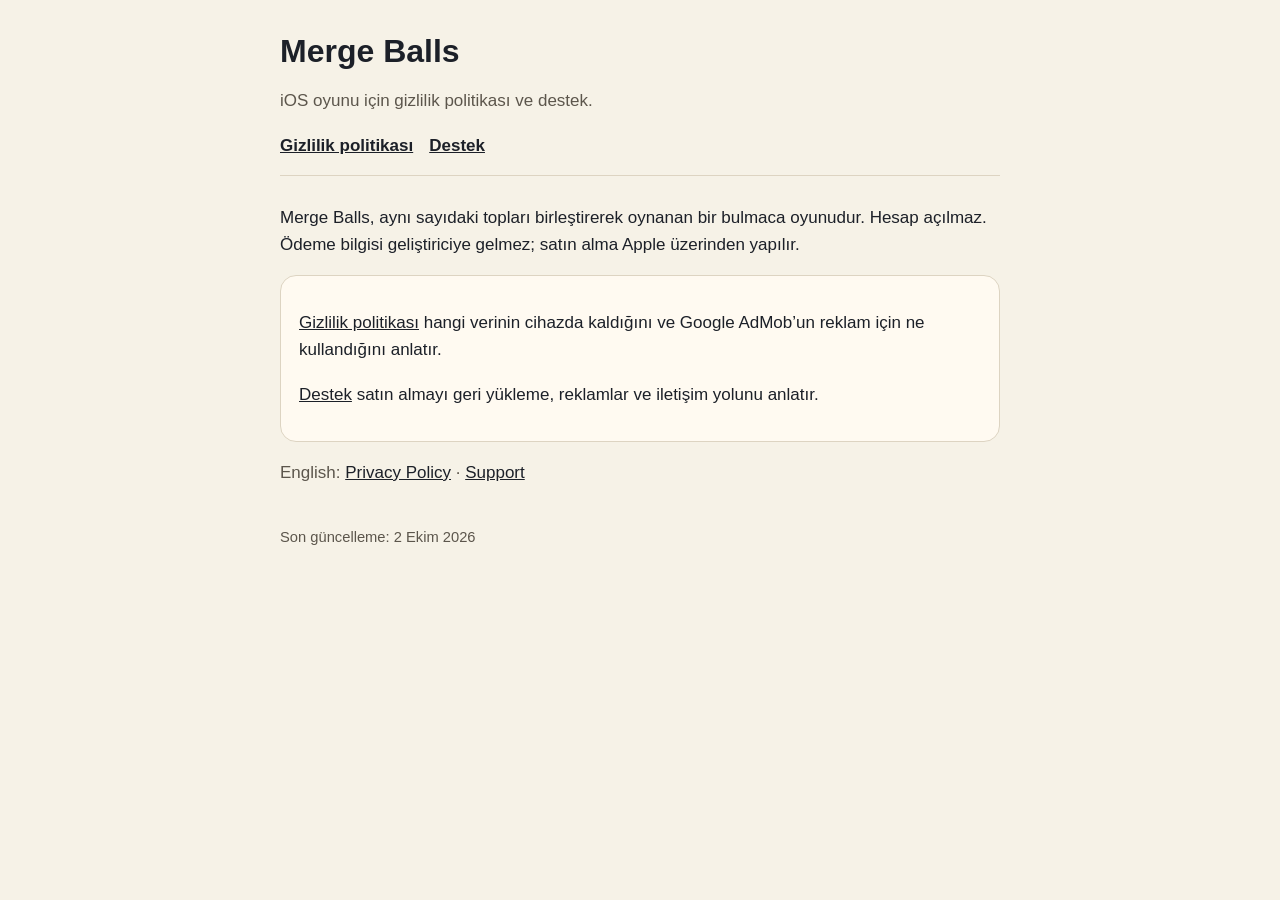
==== index.html @ 23a469aa "docs: publish privacy policy and support pages for Merge Balls Co-authored-by: Cursor <cursoragent@c" ====
<!DOCTYPE html>
<html lang="tr">
<head>
  <meta charset="utf-8">
  <meta name="viewport" content="width=device-width, initial-scale=1">
  <title>Merge Balls</title>
  <link rel="stylesheet" href="style.css">
</head>
<body>
  <main>
    <header>
      <h1>Merge Balls</h1>
      <p class="muted">iOS oyunu için gizlilik politikası ve destek.</p>
      <nav>
        <a href="privacy.html">Gizlilik politikası</a>
        <a href="support.html">Destek</a>
      </nav>
    </header>
    <p>Merge Balls, aynı sayıdaki topları birleştirerek oynanan bir bulmaca oyunudur. Hesap açılmaz. Ödeme bilgisi geliştiriciye gelmez; satın alma Apple üzerinden yapılır.</p>
    <div class="card">
      <p><a href="privacy.html">Gizlilik politikası</a> hangi verinin cihazda kaldığını ve Google AdMob’un reklam için ne kullandığını anlatır.</p>
      <p><a href="support.html">Destek</a> satın almayı geri yükleme, reklamlar ve iletişim yolunu anlatır.</p>
    </div>
    <p class="muted">English: <a href="privacy.html#english">Privacy Policy</a> · <a href="support.html#english">Support</a></p>
    <footer>Son güncelleme: 2 Ekim 2026</footer>
  </main>
</body>
</html>
---- style.css ----
:root {
  color-scheme: light;
  --paper: #f6f2e7;
  --ink: #1c2028;
  --muted: #5c564c;
  --line: #ddd4c2;
  --card: #fffaf1;
}

* { box-sizing: border-box; }

body {
  margin: 0;
  background: var(--paper);
  color: var(--ink);
  font: 17px/1.6 "Segoe UI", Helvetica, Arial, sans-serif;
}

main {
  max-width: 760px;
  margin: 0 auto;
  padding: 32px 20px 72px;
}

header {
  border-bottom: 1px solid var(--line);
  margin-bottom: 28px;
  padding-bottom: 16px;
}

h1 { font-size: 2rem; line-height: 1.2; margin: 0 0 8px; }
h2 { font-size: 1.25rem; margin: 32px 0 8px; }

p, li { color: var(--ink); }
.muted { color: var(--muted); }

a { color: var(--ink); }
nav { display: flex; gap: 16px; flex-wrap: wrap; margin-top: 12px; }
nav a { font-weight: 650; }

.card {
  background: var(--card);
  border: 1px solid var(--line);
  border-radius: 16px;
  padding: 16px 18px;
  margin: 16px 0;
}

footer {
  margin-top: 40px;
  color: var(--muted);
  font-size: 0.92rem;
}
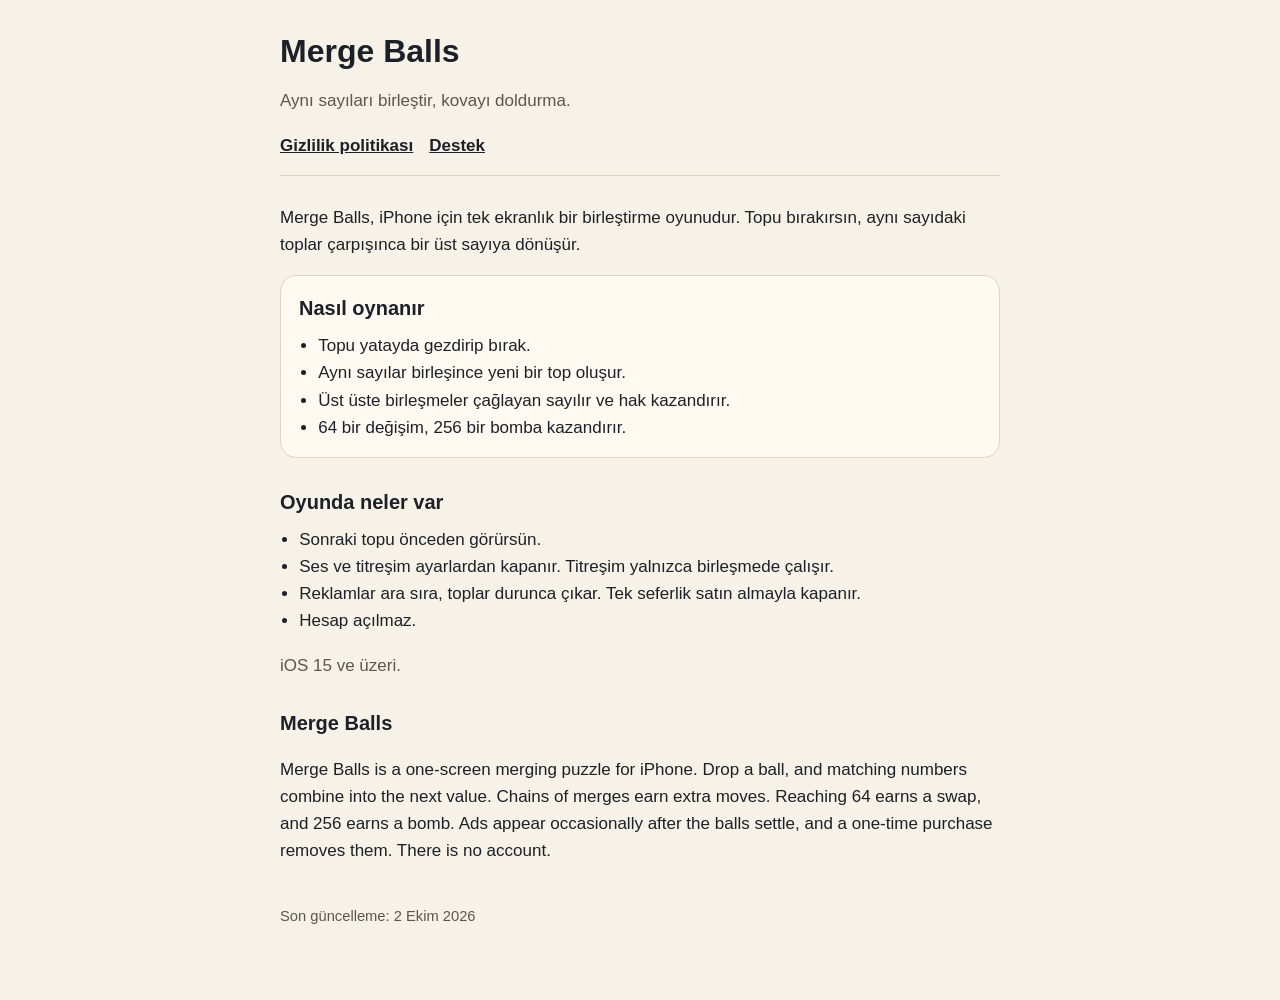
==== commit 6c78f7e0: "docs: add a marketing page for the App Store listing Co-authored-by: Cursor <cursoragent@cursor.com>" ====
--- a/index.html
+++ b/index.html
@@ -10,18 +10,38 @@
   <main>
     <header>
       <h1>Merge Balls</h1>
-      <p class="muted">iOS oyunu için gizlilik politikası ve destek.</p>
+      <p class="muted">Aynı sayıları birleştir, kovayı doldurma.</p>
       <nav>
         <a href="privacy.html">Gizlilik politikası</a>
         <a href="support.html">Destek</a>
       </nav>
     </header>
-    <p>Merge Balls, aynı sayıdaki topları birleştirerek oynanan bir bulmaca oyunudur. Hesap açılmaz. Ödeme bilgisi geliştiriciye gelmez; satın alma Apple üzerinden yapılır.</p>
+
+    <p>Merge Balls, iPhone için tek ekranlık bir birleştirme oyunudur. Topu bırakırsın, aynı sayıdaki toplar çarpışınca bir üst sayıya dönüşür.</p>
+
     <div class="card">
-      <p><a href="privacy.html">Gizlilik politikası</a> hangi verinin cihazda kaldığını ve Google AdMob’un reklam için ne kullandığını anlatır.</p>
-      <p><a href="support.html">Destek</a> satın almayı geri yükleme, reklamlar ve iletişim yolunu anlatır.</p>
+      <h2>Nasıl oynanır</h2>
+      <ul>
+        <li>Topu yatayda gezdirip bırak.</li>
+        <li>Aynı sayılar birleşince yeni bir top oluşur.</li>
+        <li>Üst üste birleşmeler çağlayan sayılır ve hak kazandırır.</li>
+        <li>64 bir değişim, 256 bir bomba kazandırır.</li>
+      </ul>
     </div>
-    <p class="muted">English: <a href="privacy.html#english">Privacy Policy</a> · <a href="support.html#english">Support</a></p>
+
+    <h2>Oyunda neler var</h2>
+    <ul>
+      <li>Sonraki topu önceden görürsün.</li>
+      <li>Ses ve titreşim ayarlardan kapanır. Titreşim yalnızca birleşmede çalışır.</li>
+      <li>Reklamlar ara sıra, toplar durunca çıkar. Tek seferlik satın almayla kapanır.</li>
+      <li>Hesap açılmaz.</li>
+    </ul>
+
+    <p class="muted">iOS 15 ve üzeri.</p>
+
+    <h2 id="english">Merge Balls</h2>
+    <p>Merge Balls is a one-screen merging puzzle for iPhone. Drop a ball, and matching numbers combine into the next value. Chains of merges earn extra moves. Reaching 64 earns a swap, and 256 earns a bomb. Ads appear occasionally after the balls settle, and a one-time purchase removes them. There is no account.</p>
+
     <footer>Son güncelleme: 2 Ekim 2026</footer>
   </main>
 </body>
--- a/style.css
+++ b/style.css
@@ -29,7 +29,9 @@
 }
 
 h1 { font-size: 2rem; line-height: 1.2; margin: 0 0 8px; }
-h2 { font-size: 1.25rem; margin: 32px 0 8px; }
+h2 { font-size: 1.25rem; margin: 28px 0 8px; }
+.card h2 { margin-top: 0; }
+ul { margin: 8px 0 0; padding-left: 1.2rem; }
 
 p, li { color: var(--ink); }
 .muted { color: var(--muted); }
